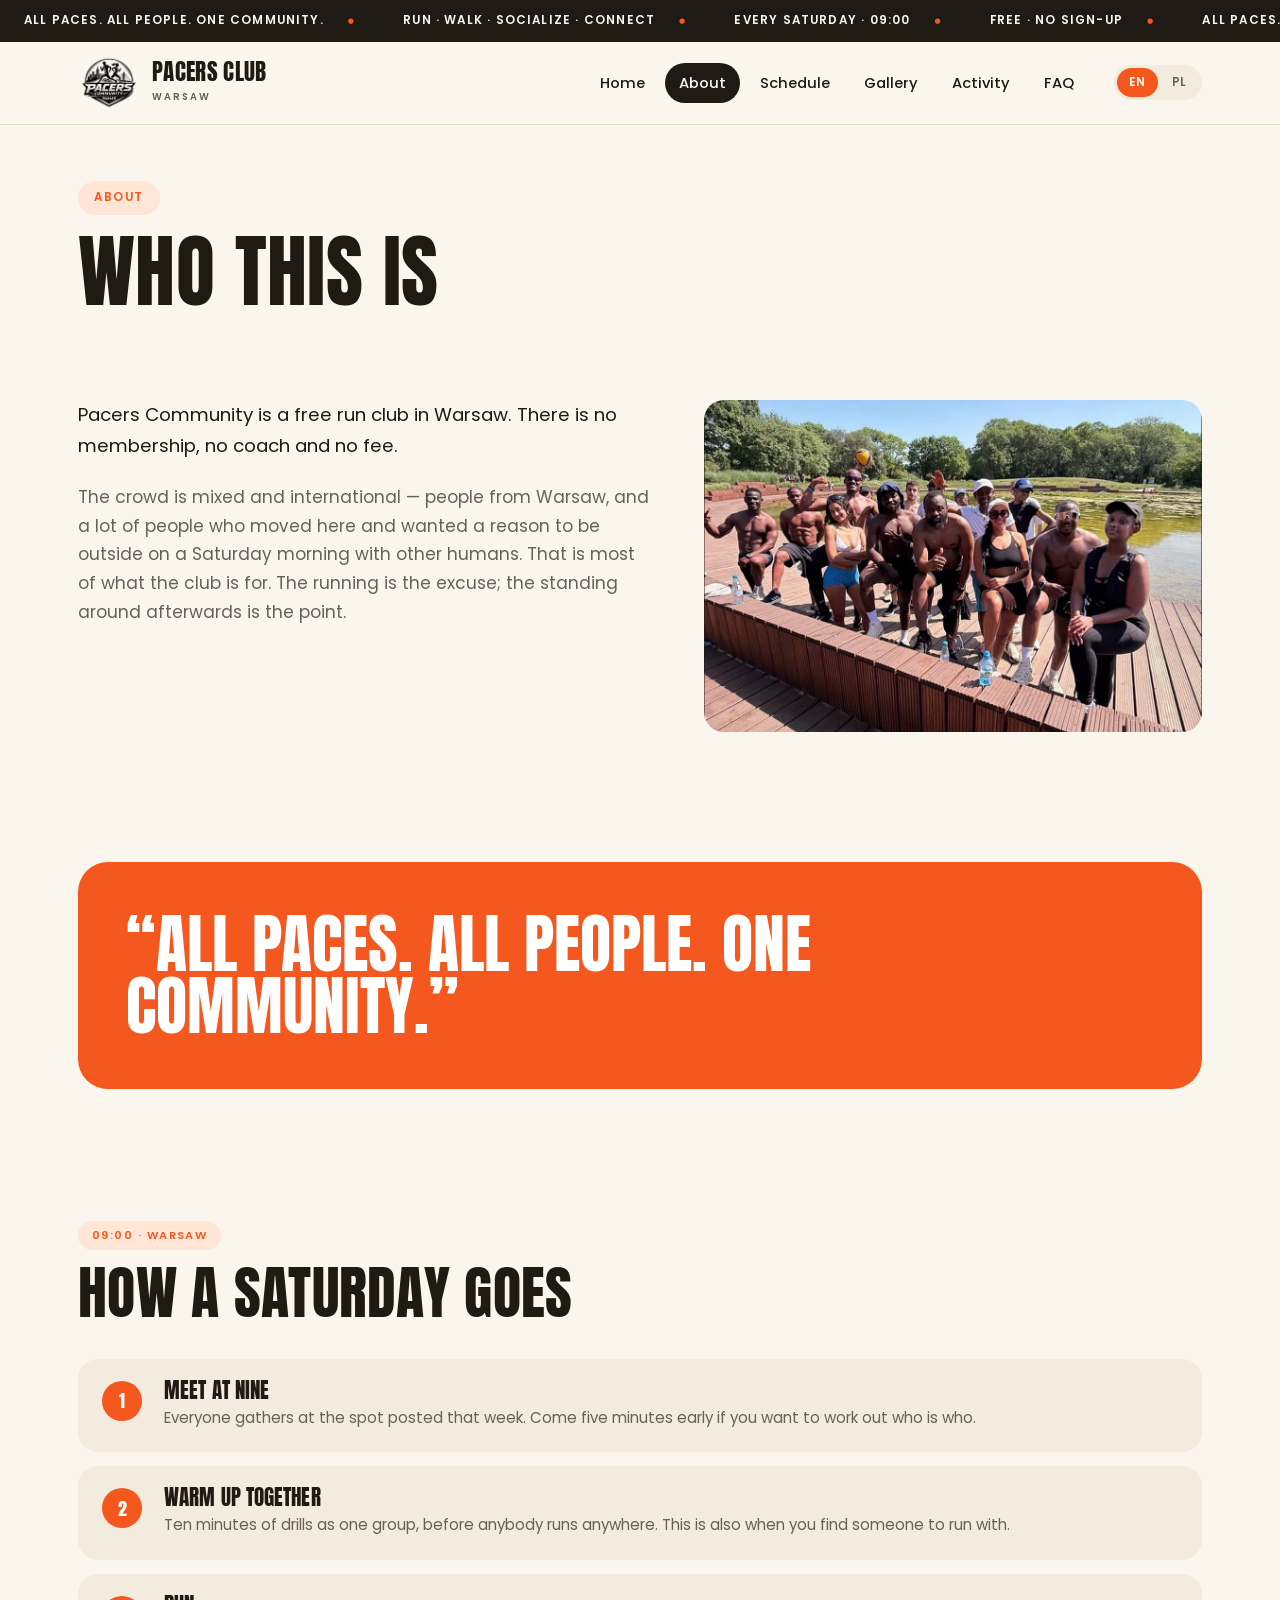
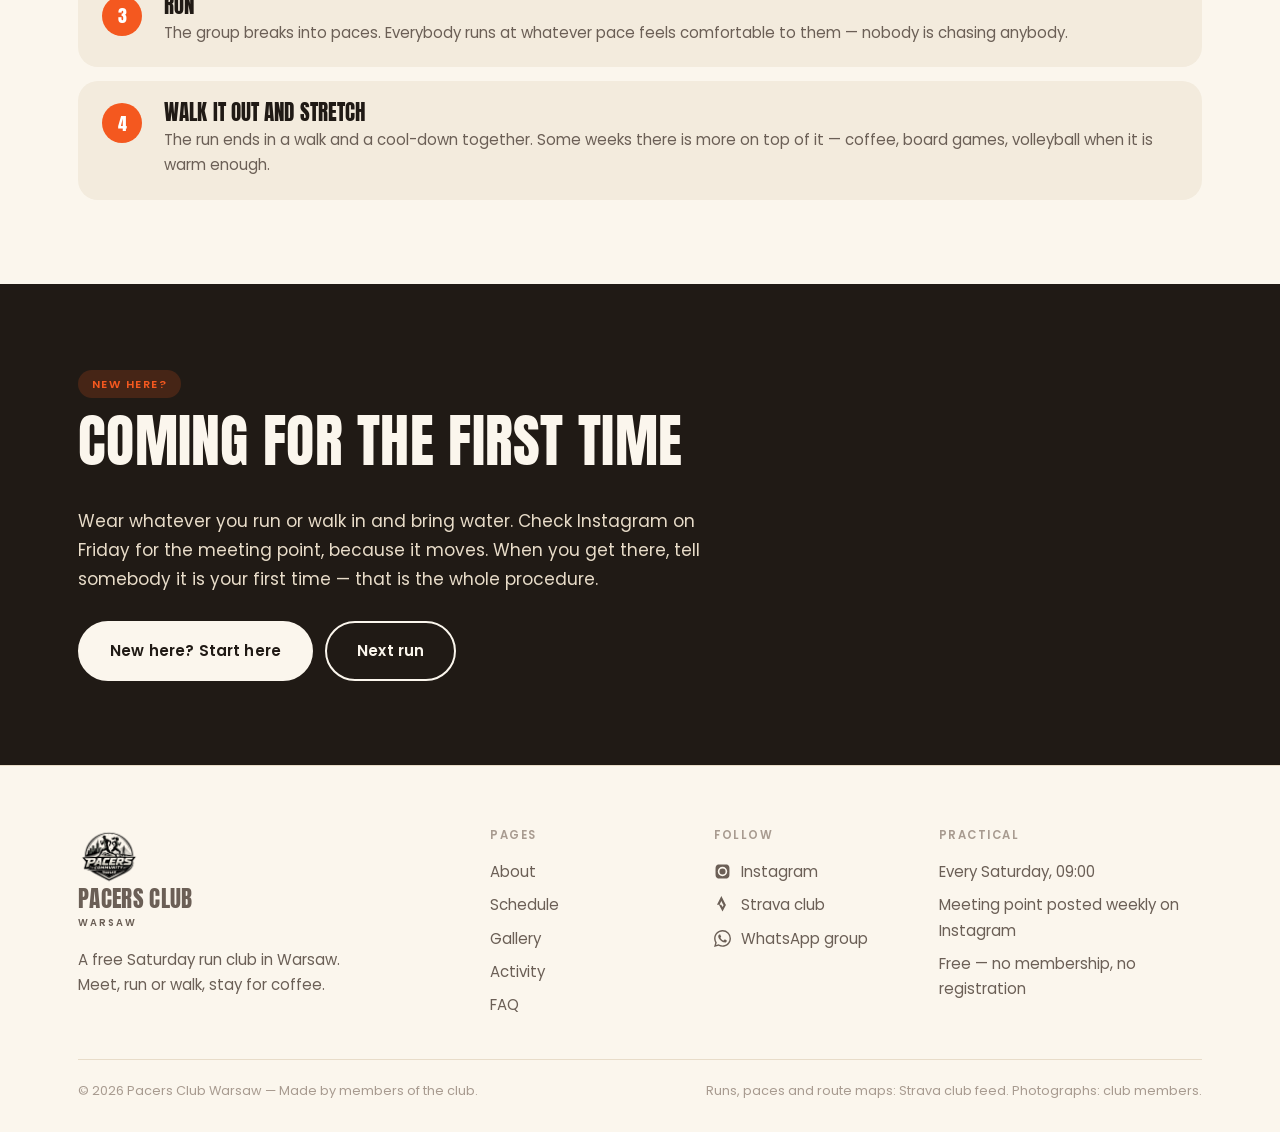
==== about.html @ 80765896 "Initial commit: Pacers Club Warsaw site" ====
<!DOCTYPE html>
<html lang="en">
<head>
<meta charset="UTF-8">
<meta name="viewport" content="width=device-width, initial-scale=1">
<title>About — Pacers Club Warsaw</title>
<meta name="description" content="Who runs with Pacers Club Warsaw, how a Saturday morning goes, and what to do if you are coming for the first time.">
<link rel="icon" href="assets/logo.jpg">
<link rel="stylesheet" href="css/style.css">
</head>
<body>

<div class="ticker"><div class="ticker-track"></div></div>

<header class="site-header">
  <div class="header-in">
    <a class="brand" href="index.html">
      <img src="assets/logo.jpg" alt="Pacers Club Warsaw">
      <span><b>Pacers Club</b><small>Warsaw</small></span>
    </a>
    <nav class="main-nav">
      <ul>
        <li><a href="index.html" data-i18n="nav_home">Home</a></li>
        <li><a href="about.html" aria-current="page" data-i18n="nav_about">About</a></li>
        <li><a href="schedule.html" data-i18n="nav_schedule">Schedule</a></li>
        <li><a href="gallery.html" data-i18n="nav_gallery">Gallery</a></li>
        <li><a href="activity.html" data-i18n="nav_activity">Activity</a></li>
        <li><a href="join.html" data-i18n="nav_join">FAQ</a></li>
      </ul>
    </nav>
    <div class="header-tools">
      <div class="lang">
        <button data-lang="en" aria-pressed="true">EN</button>
        <button data-lang="pl" aria-pressed="false">PL</button>
      </div>
      <button class="burger" aria-label="Menu"><i></i><i></i><i></i></button>
    </div>
  </div>
</header>

<section class="page-head">
  <div class="wrap">
    <p class="kicker" data-i18n="ab_kicker">About</p>
    <h1 data-i18n="ab_title">Who this is</h1>
  </div>
</section>

<section>
  <div class="wrap">
    <div class="split narrow">
      <div class="prose">
        <p class="lead" data-i18n="ab_lead"></p>
        <p data-i18n="ab_p2"></p>
      </div>
      <div class="frame ar-3x2"><img src="assets/photos/deck-group.jpg" alt="The whole crew on the wooden deck by the lake after a Saturday run"></div>
    </div>
  </div>
</section>

<section class="tight">
  <div class="wrap">
    <blockquote class="quote">
      <span data-i18n="ab_quote">“All paces. All people. One community.”</span>
    </blockquote>
  </div>
</section>

<section>
  <div class="wrap">
    <div class="sec-head">
      <span class="no">09:00 · Warsaw</span>
      <h2 data-i18n="ab_how_h">How a Saturday goes</h2>
    </div>
    <div class="steps">
      <div class="step"><div><h3 data-i18n="ab_s1_h"></h3><p data-i18n="ab_s1_p"></p></div></div>
      <div class="step"><div><h3 data-i18n="ab_s2_h"></h3><p data-i18n="ab_s2_p"></p></div></div>
      <div class="step"><div><h3 data-i18n="ab_s3_h"></h3><p data-i18n="ab_s3_p"></p></div></div>
      <div class="step"><div><h3 data-i18n="ab_s4_h"></h3><p data-i18n="ab_s4_p"></p></div></div>
    </div>
  </div>
</section>

<section class="ink">
  <div class="wrap">
    <div class="sec-head">
      <span class="no" data-i18n="ab_join_no">New here?</span>
      <h2 data-i18n="ab_join_h">Coming for the first time</h2>
    </div>
    <p data-i18n="ab_join_p" style="color:var(--cream-3);max-width:60ch"></p>
    <div class="btns" style="margin-top:28px">
      <a class="btn" href="join.html" data-i18n="h_btn_join">New here? Start here</a>
      <a class="btn ghost" href="schedule.html" data-i18n="h_btn_next">Next run</a>
    </div>
  </div>
</section>

<footer class="site-footer">
  <div class="wrap">
    <div class="foot-grid">
      <div>
        <a class="brand" href="index.html" style="margin-bottom:16px">
          <img src="assets/logo.jpg" alt="">
          <span><b>Pacers Club</b><small>Warsaw</small></span>
        </a>
        <p data-i18n="foot_tag" style="max-width:34ch"></p>
      </div>
      <div>
        <h4 data-i18n="foot_explore">Pages</h4>
        <a href="about.html" data-i18n="nav_about">About</a>
        <a href="schedule.html" data-i18n="nav_schedule">Schedule</a>
        <a href="gallery.html" data-i18n="nav_gallery">Gallery</a>
        <a href="activity.html" data-i18n="nav_activity">Activity</a>
        <a href="join.html" data-i18n="nav_join">FAQ</a>
      </div>
      <div>
        <h4 data-i18n="foot_follow">Follow</h4>
        <a data-icon="instagram" href="https://www.instagram.com/pacersclub_warsaw/" target="_blank" rel="noopener">Instagram</a>
        <a data-icon="strava" href="https://www.strava.com/clubs/2102616" target="_blank" rel="noopener">Strava club</a>
        <a data-icon="whatsapp" href="https://chat.whatsapp.com/F90RcARxVka1QFy6qhvAFN?mode=gi_t" target="_blank" rel="noopener">WhatsApp group</a>
      </div>
      <div>
        <h4 data-i18n="foot_practical">Practical</h4>
        <p data-i18n="foot_p1"></p>
        <p data-i18n="foot_p2"></p>
        <p data-i18n="foot_p3"></p>
      </div>
    </div>
    <div class="foot-bottom">
      <span>© 2026 Pacers Club Warsaw — <span data-i18n="foot_rights"></span></span>
      <span data-i18n="foot_credit"></span>
    </div>
  </div>
</footer>

<script src="js/data.js"></script>
<script src="js/i18n.js"></script>
<script src="js/site.js"></script>
</body>
</html>
---- css/style.css ----
@import url('https://fonts.googleapis.com/css2?family=Anton&family=Poppins:wght@400;500;600;700&display=swap');

/* ==========================================================================
   Pacers Club Warsaw

   Two rules the design follows:
   1. Warm, not technical. Rounded shapes, a soft cream ground, a chunky
      display face. No monospace anywhere — mono is what made the earlier
      pass read like a dashboard.
   2. All colour comes from the photographs. The interface stays cream,
      warm brown-black and one orange.
   ========================================================================== */

:root {
  --ink: #201a15;          /* warm brown-black, not pure black */
  --ink-70: #6b5f56;
  --ink-40: #a89b90;
  --cream: #fbf6ed;        /* page ground */
  --cream-2: #f3ebdd;      /* raised blocks */
  --cream-3: #e8dcc9;      /* borders, dividers */
  --accent: #f4581f;       /* warm orange, close to the Strava trace colour */
  --accent-soft: #ffe6d6;
  --r-sm: 12px;
  --r-md: 20px;
  --r-lg: 30px;
  --r-pill: 999px;
  --shadow: 0 3px 0 rgba(32,26,21,0.08);
  --shadow-lift: 0 10px 30px -12px rgba(32,26,21,0.32);
  --maxw: 1180px;
}

* { box-sizing: border-box; }

html {
  scroll-behavior: smooth;
  -webkit-text-size-adjust: 100%;
}

body {
  margin: 0;
  background: var(--cream);
  color: var(--ink);
  font-family: 'Poppins', system-ui, sans-serif;
  font-size: 17px;
  line-height: 1.68;
  font-variant-numeric: tabular-nums;
}

img { max-width: 100%; display: block; }
ul { margin: 0; padding: 0; list-style: none; }
a { color: inherit; text-decoration: none; }

h1, h2, h3, .display {
  font-family: 'Anton', 'Poppins', sans-serif;
  font-weight: 400;          /* Anton ships one very heavy weight */
  text-transform: uppercase;
  line-height: 0.92;
  letter-spacing: 0.005em;
  margin: 0;
}

/* small uppercase labels — Poppins, not mono, and only lightly tracked */
.label {
  font-weight: 600;
  font-size: 0.7rem;
  letter-spacing: 0.13em;
  text-transform: uppercase;
}

.wrap {
  max-width: var(--maxw);
  margin: 0 auto;
  padding: 0 28px;
}

/* --------------------------------------------------------------- ticker -- */
.ticker {
  background: var(--ink);
  color: var(--cream);
  overflow: hidden;
}
.ticker-track {
  display: flex;
  width: max-content;
  animation: slide 46s linear infinite;
}
.ticker span {
  font-weight: 600;
  font-size: 0.74rem;
  letter-spacing: 0.1em;
  text-transform: uppercase;
  padding: 11px 24px;
  white-space: nowrap;
}
.ticker span::after {
  content: "●";
  color: var(--accent);
  margin-left: 24px;
  font-size: 0.6em;
  vertical-align: middle;
}
@keyframes slide { to { transform: translateX(-50%); } }
@media (prefers-reduced-motion: reduce) { .ticker-track { animation: none; } }

/* --------------------------------------------------------------- header -- */
.site-header {
  position: sticky;
  top: 0;
  z-index: 60;
  background: rgba(251,246,237,0.92);
  backdrop-filter: blur(10px);
  border-bottom: 1px solid var(--cream-3);
}
.header-in {
  max-width: var(--maxw);
  margin: 0 auto;
  padding: 0 28px;
  min-height: 82px;
  display: flex;
  align-items: center;
  gap: 26px;
}

.brand { display: flex; align-items: center; gap: 12px; margin-right: auto; }
.brand img {
  width: 62px;
  height: 62px;
  object-fit: contain;
  mix-blend-mode: multiply;   /* knocks the logo's white ground out */
}
.brand b {
  font-family: 'Anton', sans-serif;
  font-weight: 400;
  font-size: 1.42rem;
  text-transform: uppercase;
  line-height: 0.92;
  letter-spacing: 0.015em;
}
/* the home page carries a larger mark */
.brand-lg { gap: 16px; }
.brand-lg img { width: 104px; height: 104px; }
.brand-lg b { font-size: 2.2rem; }
.brand-lg small { font-size: 0.74rem; letter-spacing: 0.24em; }

.brand small {
  display: block;
  font-weight: 600;
  font-size: 0.6rem;
  letter-spacing: 0.2em;
  text-transform: uppercase;
  white-space: nowrap;
  color: var(--ink-70);
}

.main-nav ul { display: flex; gap: 6px; }
.main-nav a {
  display: block;
  font-weight: 500;
  font-size: 0.92rem;
  padding: 8px 14px;
  border-radius: var(--r-pill);
  transition: background 0.15s, color 0.15s;
}
.main-nav a:hover { background: var(--cream-2); }
.main-nav a[aria-current="page"] { background: var(--ink); color: var(--cream); }

.header-tools { display: flex; align-items: center; gap: 12px; }

.lang { display: flex; gap: 2px; background: var(--cream-2); border-radius: var(--r-pill); padding: 3px; }
.lang button {
  font-family: inherit;
  font-weight: 600;
  font-size: 0.72rem;
  letter-spacing: 0.06em;
  padding: 6px 12px;
  background: transparent;
  border: 0;
  border-radius: var(--r-pill);
  cursor: pointer;
  color: var(--ink-70);
}
.lang button[aria-pressed="true"] { background: var(--accent); color: #fff; }

.burger {
  display: none;
  width: 44px; height: 40px;
  background: var(--cream-2);
  border: 0;
  border-radius: var(--r-sm);
  cursor: pointer;
  padding: 11px 12px;
}
.burger i { display: block; height: 2.5px; border-radius: 2px; background: var(--ink); margin-bottom: 4px; }
.burger i:last-child { margin-bottom: 0; }

/* -------------------------------------------------------------- buttons -- */
.btn {
  display: inline-block;
  font-family: inherit;
  font-weight: 600;
  font-size: 0.95rem;
  letter-spacing: 0.01em;
  padding: 15px 30px;
  border-radius: var(--r-pill);
  border: 2px solid var(--ink);
  background: var(--ink);
  color: var(--cream);
  cursor: pointer;
  transition: transform 0.14s, background 0.14s, color 0.14s, box-shadow 0.14s;
}
.btn:hover {
  background: var(--accent);
  border-color: var(--accent);
  color: #fff;
  transform: translateY(-2px);
  box-shadow: var(--shadow-lift);
}
.btn.ghost { background: transparent; color: var(--ink); }
.btn.ghost:hover { background: var(--ink); border-color: var(--ink); color: var(--cream); }

section.ink .btn { background: var(--cream); color: var(--ink); border-color: var(--cream); }
section.ink .btn.ghost { background: transparent; color: var(--cream); }
section.ink .btn:hover { background: var(--accent); border-color: var(--accent); color: #fff; }

.btns { display: flex; gap: 12px; flex-wrap: wrap; }

/* ------------------------------------------------------------- sections -- */
section { padding: 84px 0; }
section.tight { padding: 46px 0; }
section.ink { background: var(--ink); color: var(--cream); }
section.ink h2, section.ink h3 { color: var(--cream); }
section.warm { background: var(--cream-2); }

.sec-head { margin-bottom: 40px; max-width: 760px; }
.sec-head .no {
  display: inline-block;
  font-weight: 600;
  font-size: 0.7rem;
  letter-spacing: 0.13em;
  text-transform: uppercase;
  color: var(--accent);
  background: var(--accent-soft);
  border-radius: var(--r-pill);
  padding: 5px 14px;
  margin-bottom: 16px;
}
section.ink .sec-head .no { background: rgba(244,88,31,0.18); }
.sec-head h2 { font-size: clamp(2.1rem, 5.2vw, 3.6rem); }
.sec-head .aside {
  display: block;
  margin-top: 12px;
  font-weight: 500;
  font-size: 0.92rem;
  color: var(--ink-70);
}
section.ink .sec-head .aside { color: var(--cream-3); }

/* ----------------------------------------------------------------- hero -- */
.hero { padding: 64px 0 56px; }
.hero-grid {
  display: grid;
  grid-template-columns: 1fr 420px;
  gap: 48px;
  align-items: center;
}
.hero-side { display: flex; flex-direction: column; gap: 16px; }

/* the recorded loop the club usually runs, next to the next-run card */
.bib-map { margin: 0; }
.bib-map img { width: 100%; border-radius: var(--r-md); }
.bib-map figcaption {
  font-weight: 500;
  font-size: 0.84rem;
  color: var(--ink-70);
  margin-top: 10px;
  padding: 0 4px;
}
.hero h1 { font-size: clamp(2.9rem, 7.4vw, 6.4rem); }
.hero h1 em { font-style: normal; color: var(--accent); }
.hero .kicker {
  display: inline-block;
  font-weight: 600;
  font-size: 0.74rem;
  letter-spacing: 0.13em;
  text-transform: uppercase;
  color: var(--accent);
  background: var(--accent-soft);
  border-radius: var(--r-pill);
  padding: 7px 16px;
  margin: 0 0 22px;
}
.hero .stand { font-size: 1.1rem; max-width: 48ch; margin: 26px 0 0; color: var(--ink-70); }

/* the next run, as a soft card rather than a start number */
.bib {
  background: var(--cream-2);
  border-radius: var(--r-lg);
  padding: 26px 28px 28px;
  box-shadow: var(--shadow-lift);
}
.bib .bib-top {
  display: flex;
  justify-content: space-between;
  align-items: center;
  font-weight: 600;
  font-size: 0.68rem;
  letter-spacing: 0.13em;
  text-transform: uppercase;
  color: var(--ink-70);
  margin-bottom: 14px;
}
.bib .bib-top span:last-child {
  background: var(--accent);
  color: #fff;
  border-radius: var(--r-pill);
  padding: 4px 12px;
  letter-spacing: 0.1em;
}
.bib .bib-no {
  font-family: 'Anton', sans-serif;
  font-size: 4.6rem;
  line-height: 0.86;
  letter-spacing: 0.01em;
}
.bib .bib-mo {
  font-weight: 600;
  font-size: 0.95rem;
  text-transform: uppercase;
  letter-spacing: 0.08em;
  color: var(--ink-70);
  margin-top: 6px;
}
.bib dl { margin: 20px 0 0; font-size: 0.92rem; }
.bib dl div {
  display: flex;
  justify-content: space-between;
  gap: 10px;
  padding: 9px 0;
  border-bottom: 1px solid var(--cream-3);
}
.bib dl div:last-child { border-bottom: 0; }
.bib dt { color: var(--ink-70); }
.bib dd { margin: 0; font-weight: 600; text-align: right; }

/* full-bleed photograph, with soft corners so it sits in the warm page */
.bleed-wrap { max-width: var(--maxw); margin: 0 auto; padding: 0 28px; }
.bleed {
  width: 100%;
  height: clamp(320px, 56vh, 580px);
  object-fit: cover;
  object-position: center 62%;
  border-radius: var(--r-lg);
}
.bleed-cap {
  padding: 14px 4px 0;
  font-weight: 500;
  font-size: 0.85rem;
  color: var(--ink-70);
}

/* masthead for the inner pages */
.page-head { padding: 56px 0 8px; }
.page-head .kicker {
  display: inline-block;
  font-weight: 600;
  font-size: 0.74rem;
  letter-spacing: 0.13em;
  text-transform: uppercase;
  color: var(--accent);
  background: var(--accent-soft);
  border-radius: var(--r-pill);
  padding: 7px 16px;
  margin: 0 0 20px;
}
.page-head h1 { font-size: clamp(2.5rem, 6.4vw, 5rem); }
.page-head .lead { max-width: 60ch; font-size: 1.1rem; margin: 22px 0 0; color: var(--ink-70); }

/* ----------------------------------------------------------- fact strip -- */
.facts {
  display: grid;
  grid-template-columns: repeat(4, 1fr);
  gap: 16px;
}
.fact {
  background: var(--cream-2);
  border-radius: var(--r-md);
  padding: 26px 24px;
  text-align: center;
}
.fact .v {
  font-family: 'Anton', sans-serif;
  font-size: 2.7rem;
  line-height: 0.92;
}
.fact .v.sm { font-size: 1.9rem; }
.facts-3 { grid-template-columns: repeat(3, 1fr); }
.fact .k {
  font-weight: 500;
  font-size: 0.8rem;
  color: var(--ink-70);
  margin-top: 10px;
}
section.ink .fact { background: rgba(255,255,255,0.06); }
section.ink .fact .k { color: var(--cream-3); }

/* ------------------------------------------------------------------ bio -- */
/* the club's own lines, lifted from the Instagram bio, emoji stripped */
.bio { display: flex; flex-direction: column; gap: 2px; margin: 28px 0 0; }
.bio li {
  font-family: 'Anton', sans-serif;
  text-transform: uppercase;
  font-size: clamp(1.15rem, 2.2vw, 1.65rem);
  line-height: 1.15;
  padding: 9px 0;
  display: flex;
  align-items: baseline;
  gap: 16px;
}
.bio li:last-child { color: var(--accent); }
.bio li::before {
  content: "";
  flex: none;
  width: 10px; height: 10px;
  border-radius: 50%;
  background: var(--accent);
  transform: translateY(-0.15em);
}

/* -------------------------------------------------------------- socials -- */
.socials { display: grid; grid-template-columns: repeat(3, 1fr); gap: 20px; }
.social {
  display: block;
  background: var(--cream-2);
  border-radius: var(--r-md);
  padding: 30px 28px 32px;
  transition: transform 0.15s, box-shadow 0.15s, background 0.15s;
}
.social:hover {
  transform: translateY(-4px);
  box-shadow: var(--shadow-lift);
  background: var(--accent);
  color: #fff;
}
.social h3 { font-size: 1.7rem; margin-bottom: 10px; }
.social p { margin: 0 0 18px; color: var(--ink-70); font-size: 0.95rem; }
.social:hover p { color: rgba(255,255,255,0.9); }
.social .go {
  font-weight: 600;
  font-size: 0.86rem;
  color: var(--accent);
}
.social:hover .go { color: #fff; }
.social .go::after { content: " →"; }
.social-ic { display: block; width: 34px; height: 34px; color: var(--accent); margin-bottom: 18px; }
.social:hover .social-ic { color: #fff; }

/* small brand marks in the footer link list */
.foot-grid a[data-icon] { display: flex; align-items: center; gap: 10px; }
.foot-grid a[data-icon] svg { width: 17px; height: 17px; flex: none; }
section.ink .social { background: rgba(255,255,255,0.06); color: var(--cream); }
section.ink .social p { color: var(--cream-3); }

/* --------------------------------------------------------------- claims -- */
.claims { display: grid; grid-template-columns: repeat(4, 1fr); gap: 20px; }
.claim {
  background: var(--cream-2);
  border-radius: var(--r-md);
  padding: 30px 26px 32px;
}
.claim .n {
  display: flex;
  align-items: center;
  justify-content: center;
  width: 42px; height: 42px;
  border-radius: 50%;
  background: var(--accent);
  color: #fff;
  font-family: 'Anton', sans-serif;
  font-size: 1.25rem;
  margin-bottom: 20px;
}
.claim h3 { font-size: 1.4rem; margin-bottom: 10px; }
.claim p { margin: 0; color: var(--ink-70); font-size: 0.95rem; }

/* ------------------------------------------------------------ photographs -- */
.sheet { display: grid; grid-template-columns: repeat(3, 1fr); gap: 22px; }
.sheet.two { grid-template-columns: repeat(2, 1fr); }
.frame {
  border-radius: var(--r-md);
  overflow: hidden;
  background: var(--cream-2);
}
.frame img { width: 100%; height: 100%; object-fit: cover; }
.shot .cap {
  font-weight: 500;
  font-size: 0.85rem;
  color: var(--ink-70);
  margin-top: 10px;
}
.ar-4x5 { aspect-ratio: 4/5; }
.ar-3x2 { aspect-ratio: 3/2; }
.ar-1x1 { aspect-ratio: 1/1; }

/* --------------------------------------------------------------- events -- */
.events { display: flex; flex-direction: column; gap: 12px; }
.event {
  display: grid;
  grid-template-columns: 104px 1fr auto;
  gap: 26px;
  align-items: center;
  background: var(--cream-2);
  border-radius: var(--r-md);
  padding: 22px 26px;
}
.event .date {
  font-family: 'Anton', sans-serif;
  font-size: 2.5rem;
  line-height: 0.9;
}
.event .date span {
  display: block;
  font-family: 'Poppins', sans-serif;
  font-weight: 600;
  font-size: 0.7rem;
  letter-spacing: 0.12em;
  color: var(--ink-70);
  margin-top: 7px;
}
.event h3 { font-size: 1.45rem; margin-bottom: 6px; }
.event .meta { font-size: 0.9rem; color: var(--ink-70); }
.event.next { background: var(--ink); color: var(--cream); }
.event.next h3 { color: var(--cream); }
.event.next .date span, .event.next .meta { color: var(--cream-3); }
.event.past { background: transparent; border: 1px solid var(--cream-3); }

.tags { display: flex; gap: 8px; flex-wrap: wrap; margin-top: 12px; }
.tags span {
  font-weight: 600;
  font-size: 0.68rem;
  letter-spacing: 0.08em;
  text-transform: uppercase;
  border-radius: var(--r-pill);
  padding: 5px 13px;
  background: rgba(255,255,255,0.12);
}
.event:not(.next) .tags span { background: var(--cream-3); }

/* ------------------------------------------------------------- activity -- */
.feed { display: flex; flex-direction: column; gap: 10px; }
.feed-row {
  display: grid;
  grid-template-columns: 1fr repeat(3, 92px);
  gap: 18px;
  align-items: center;
  background: var(--cream-2);
  border-radius: var(--r-md);
  padding: 16px 24px;
}
.feed-row .who {
  font-family: 'Anton', sans-serif;
  text-transform: uppercase;
  font-size: 1.3rem;
  line-height: 1;
}
.feed-row .what { font-size: 0.82rem; color: var(--ink-70); margin-top: 3px; }
.feed-row .cell { text-align: right; }
.feed-row .cell b { display: block; font-size: 1rem; font-weight: 600; }
.feed-row .cell span { font-size: 0.72rem; color: var(--ink-40); }

/* ------------------------------------------------------------------ faq -- */
.faq { display: grid; grid-template-columns: repeat(2, 1fr); gap: 18px; }
.faq-item {
  background: var(--cream-2);
  border-radius: var(--r-md);
  padding: 26px 28px 28px;
}
.faq-item h3 { font-size: 1.28rem; margin-bottom: 10px; }
.faq-item p { margin: 0; color: var(--ink-70); font-size: 0.95rem; }

/* -------------------------------------------------------------- contact -- */
.contact-grid { display: grid; grid-template-columns: 1.2fr 1fr; gap: 44px; align-items: start; }
.contact-block { margin-bottom: 30px; }
.contact-block h3 {
  font-family: 'Poppins', sans-serif;
  font-weight: 600;
  font-size: 0.72rem;
  letter-spacing: 0.13em;
  text-transform: uppercase;
  color: var(--accent);
  margin-bottom: 10px;
}
.contact-block .big {
  font-family: 'Anton', sans-serif;
  text-transform: uppercase;
  font-size: 1.9rem;
  line-height: 1;
  margin-bottom: 8px;
}
.contact-block p { margin: 0; color: var(--cream-3); }
section:not(.ink) .contact-block p { color: var(--ink-70); }

#map {
  height: 440px;
  border-radius: var(--r-lg);
  overflow: hidden;
}
.leaflet-container { background: var(--cream-2); font-family: 'Poppins', sans-serif; }
.leaflet-popup-content-wrapper { border-radius: var(--r-sm); }

/* ---------------------------------------------------------------- split -- */
.split { display: grid; grid-template-columns: 1fr 1fr; gap: 54px; align-items: start; }
.split.narrow { grid-template-columns: 1.15fr 1fr; }
.prose p { margin: 0 0 1.15em; color: var(--ink-70); }
.prose p:last-child { margin-bottom: 0; }
.prose .lead { font-size: 1.15rem; color: var(--ink); }

.steps { display: flex; flex-direction: column; gap: 14px; }
.step {
  display: grid;
  grid-template-columns: 44px 1fr;
  gap: 18px;
  background: var(--cream-2);
  border-radius: var(--r-md);
  padding: 22px 24px;
  counter-increment: s;
}
.steps { counter-reset: s; }
.step::before {
  content: counter(s);
  display: flex;
  align-items: center;
  justify-content: center;
  width: 40px; height: 40px;
  border-radius: 50%;
  background: var(--accent);
  color: #fff;
  font-family: 'Anton', sans-serif;
  font-size: 1.15rem;
}
.step h3 { font-size: 1.3rem; margin-bottom: 5px; }
.step p { margin: 0; color: var(--ink-70); font-size: 0.94rem; }

/* pull quote, straight off the club flyers */
.quote {
  font-family: 'Anton', sans-serif;
  text-transform: uppercase;
  font-size: clamp(1.9rem, 5.4vw, 4rem);
  line-height: 0.96;
  background: var(--accent);
  color: #fff;
  border-radius: var(--r-lg);
  padding: 52px 48px;
  margin: 0;
}

/* ------------------------------------------------------------------ cta -- */
.cta { display: grid; grid-template-columns: 1fr auto; gap: 44px; align-items: center; }
.cta h2 { font-size: clamp(2.2rem, 6vw, 4rem); }
.cta p { max-width: 46ch; margin: 18px 0 0; color: var(--cream-3); }

/* --------------------------------------------------------------- footer -- */
.site-footer { padding: 60px 0 30px; font-size: 0.94rem; border-top: 1px solid var(--cream-3); }
.foot-grid { display: grid; grid-template-columns: 2fr 1fr 1fr 1.4fr; gap: 36px; }
.foot-grid h4 {
  font-family: 'Poppins', sans-serif;
  font-weight: 600;
  font-size: 0.72rem;
  letter-spacing: 0.13em;
  text-transform: uppercase;
  color: var(--ink-40);
  margin: 0 0 14px;
}
.foot-grid a { display: block; margin-bottom: 8px; color: var(--ink-70); }
.foot-grid a:hover { color: var(--accent); }
.foot-grid p { margin: 0 0 8px; color: var(--ink-70); }
.foot-bottom {
  border-top: 1px solid var(--cream-3);
  margin-top: 34px;
  padding-top: 20px;
  display: flex;
  justify-content: space-between;
  flex-wrap: wrap;
  gap: 12px;
  font-size: 0.8rem;
  color: var(--ink-40);
}

.note {
  font-size: 0.88rem;
  line-height: 1.7;
  color: var(--ink-70);
  background: var(--cream-2);
  border-radius: var(--r-md);
  padding: 18px 22px;
  margin-top: 28px;
}
section.ink .note { background: rgba(255,255,255,0.06); color: var(--cream-3); }

/* ----------------------------------------------------------- responsive -- */
@media (max-width: 1040px) {
  .main-nav a { font-size: 0.86rem; padding: 8px 11px; }
  .header-in { gap: 16px; }
}

@media (max-width: 960px) {
  .hero-grid { grid-template-columns: 1fr; align-items: start; }
  .bib { max-width: 380px; }
  .facts, .claims { grid-template-columns: repeat(2, 1fr); }
  .sheet { grid-template-columns: repeat(2, 1fr); }
  .faq { grid-template-columns: 1fr; }
  .split, .split.narrow, .cta, .contact-grid { grid-template-columns: 1fr; gap: 34px; }
  .foot-grid { grid-template-columns: 1fr 1fr; }
}

@media (max-width: 700px) {
  body { font-size: 16px; }
  section { padding: 56px 0; }
  .wrap, .header-in, .bleed-wrap { padding-left: 18px; padding-right: 18px; }
  .brand img { width: 48px; height: 48px; }
  .brand b { font-size: 1.2rem; }
  .brand small { font-size: 0.55rem; letter-spacing: 0.14em; }
  /* the oversized home mark would swallow a phone header */
  .brand-lg { gap: 10px; }
  .brand-lg img { width: 58px; height: 58px; }
  .brand-lg b { font-size: 1.34rem; }
  .brand-lg small { font-size: 0.56rem; letter-spacing: 0.16em; }
  .burger { display: block; }
  .main-nav {
    position: absolute;
    top: 82px; left: 0; right: 0;
    background: var(--cream);
    border-bottom: 1px solid var(--cream-3);
    padding: 16px 18px 22px;
    display: none;
  }
  .main-nav.open { display: block; }
  .main-nav ul { flex-direction: column; gap: 4px; }
  .main-nav a { font-size: 1rem; padding: 11px 16px; }
  .facts, .claims, .sheet, .sheet.two { grid-template-columns: 1fr; }
  .event { grid-template-columns: 76px 1fr; gap: 18px; padding: 20px; }
  .event .btns { grid-column: 1 / -1; }
  .event .date { font-size: 1.9rem; }
  .feed-row { grid-template-columns: 1fr repeat(3, 60px); gap: 8px; padding: 14px 18px; }
  .feed-row .cell b { font-size: 0.85rem; }
  .feed-row .cell span { font-size: 0.62rem; }
  .ladder-row { grid-template-columns: 96px 1fr 76px; gap: 10px; font-size: 0.82rem; }
  .quote { padding: 34px 26px; }
  .foot-grid { grid-template-columns: 1fr; }
}
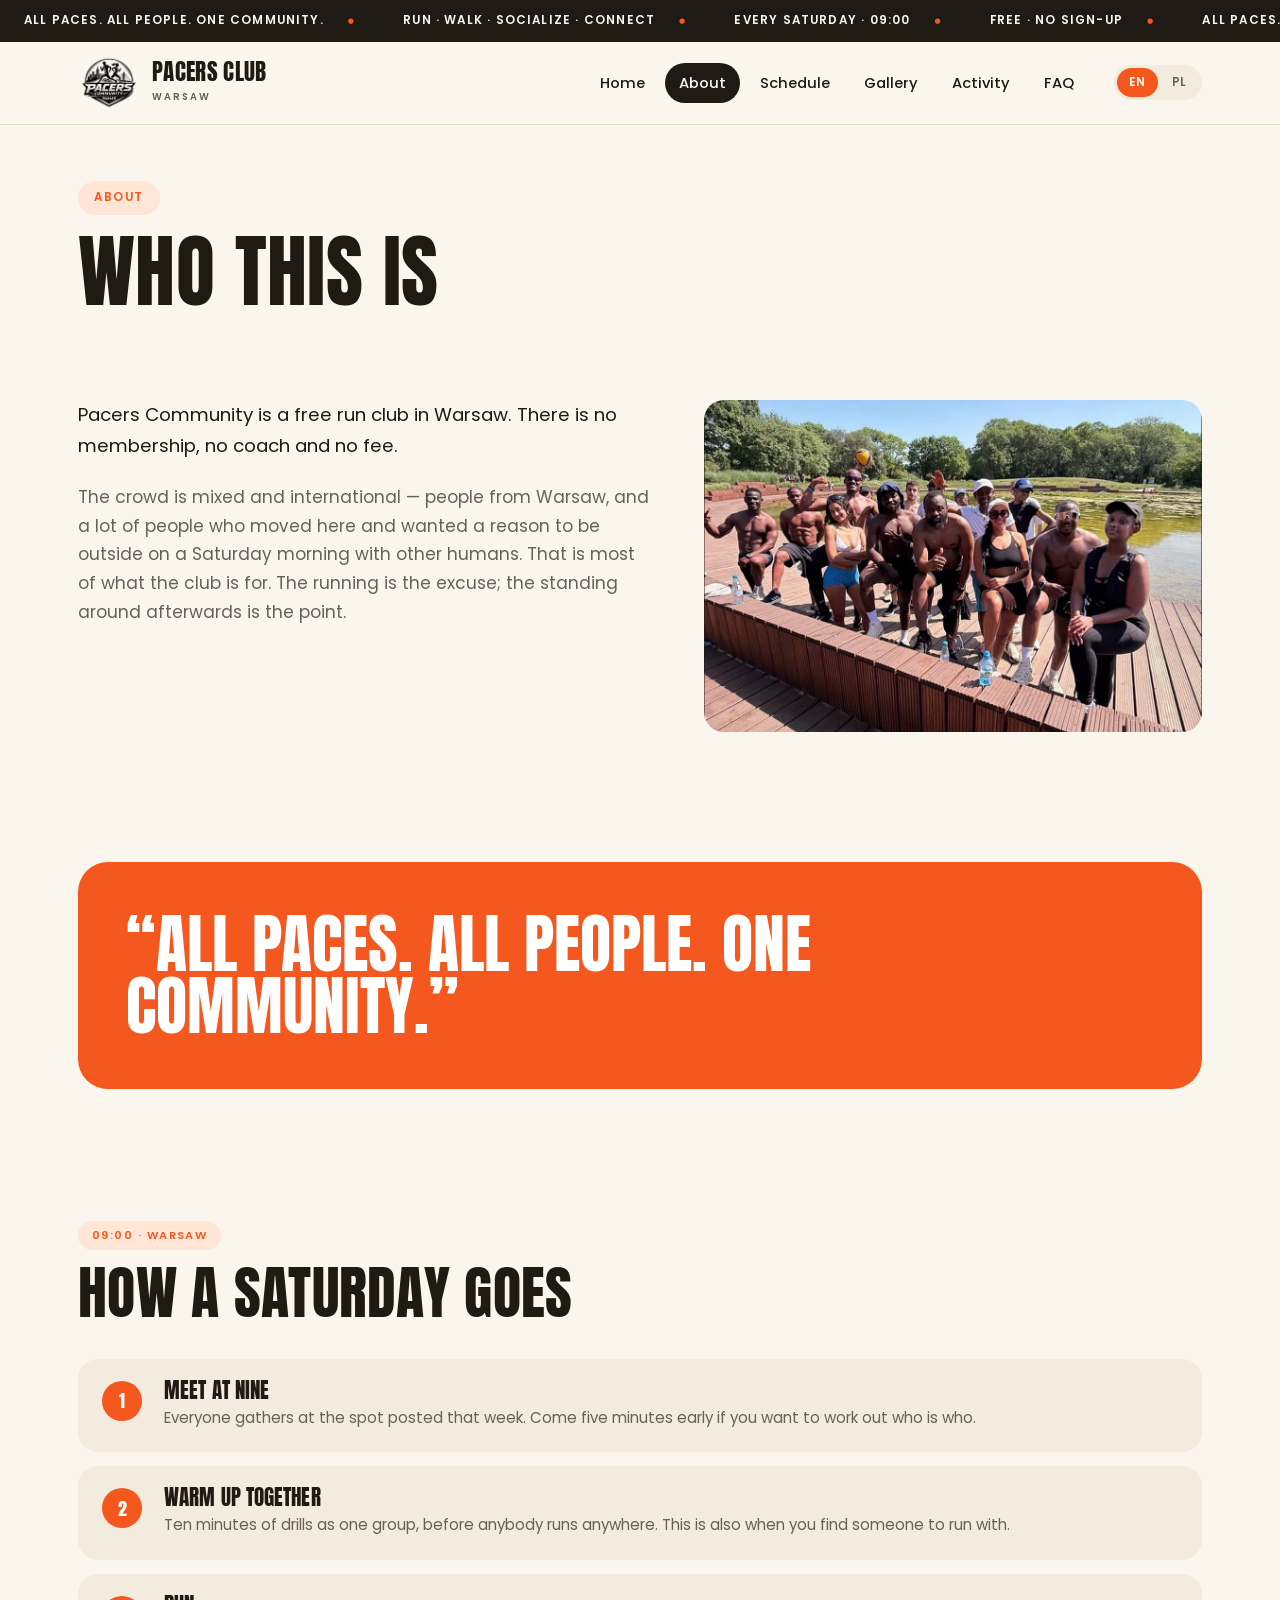
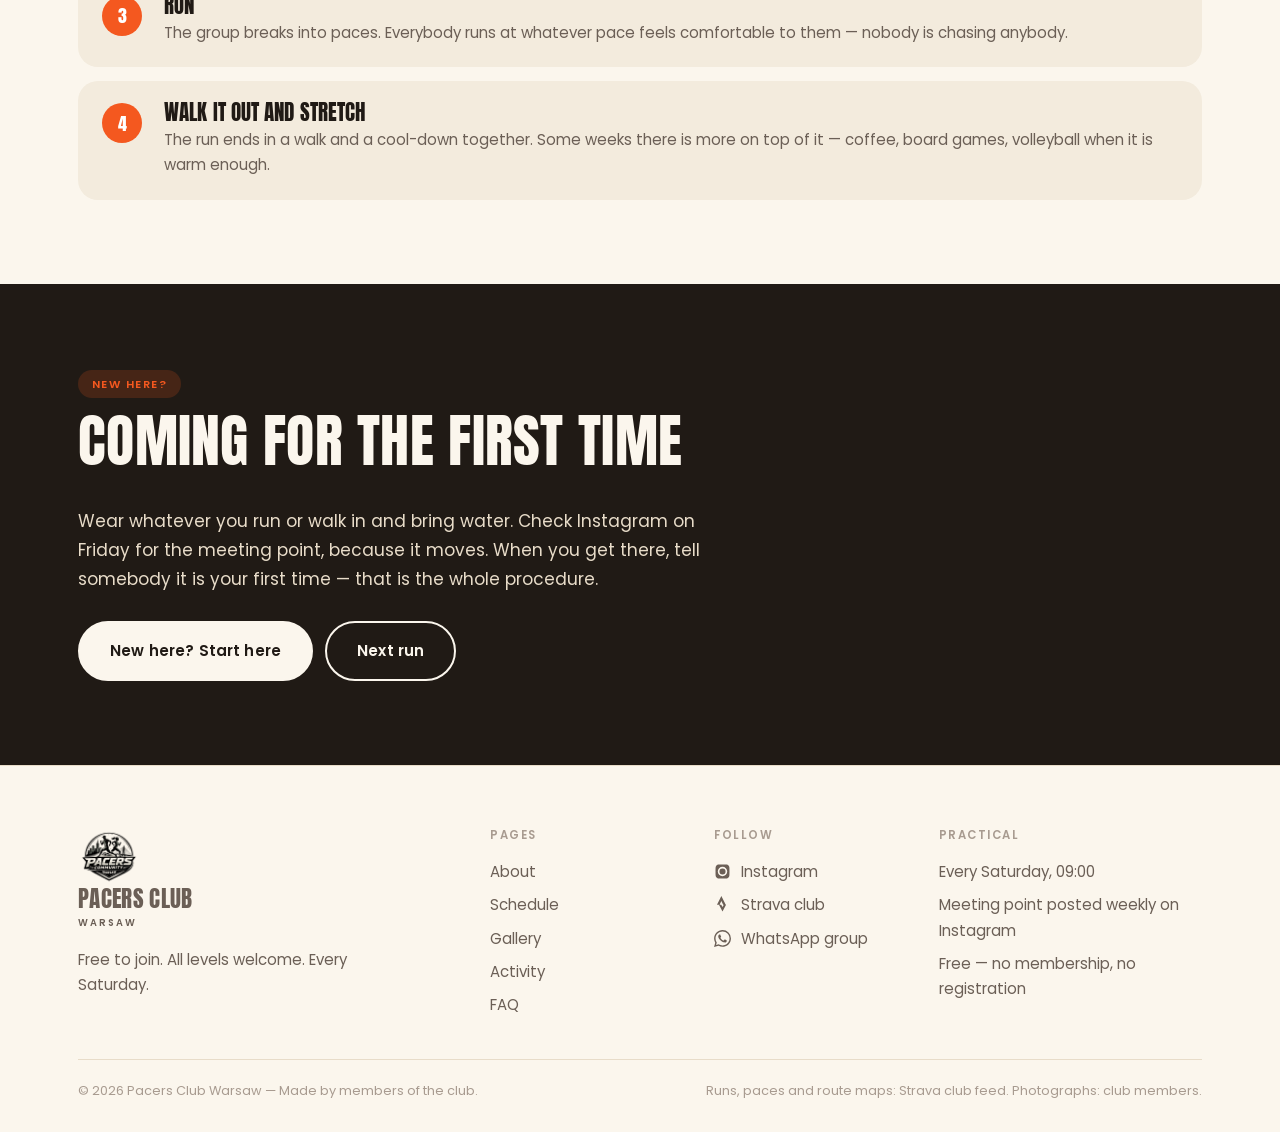
==== commit 27b1c8b2: "Redesign homepage hero as full-bleed photo with dark scrim; add tagline, FAQ improvements, WhatsApp " ====
--- a/about.html
+++ b/about.html
@@ -6,7 +6,7 @@
 <title>About — Pacers Club Warsaw</title>
 <meta name="description" content="Who runs with Pacers Club Warsaw, how a Saturday morning goes, and what to do if you are coming for the first time.">
 <link rel="icon" href="assets/logo.jpg">
-<link rel="stylesheet" href="css/style.css">
+<link rel="stylesheet" href="css/style.css?v=2">
 </head>
 <body>
 
@@ -132,8 +132,8 @@
   </div>
 </footer>
 
-<script src="js/data.js"></script>
-<script src="js/i18n.js"></script>
-<script src="js/site.js"></script>
+<script src="js/data.js?v=2"></script>
+<script src="js/i18n.js?v=2"></script>
+<script src="js/site.js?v=2"></script>
 </body>
 </html>
--- a/css/style.css
+++ b/css/style.css
@@ -256,14 +256,63 @@
 section.ink .sec-head .aside { color: var(--cream-3); }
 
 /* ----------------------------------------------------------------- hero -- */
-.hero { padding: 64px 0 56px; }
-.hero-grid {
-  display: grid;
-  grid-template-columns: 1fr 420px;
-  gap: 48px;
-  align-items: center;
-}
-.hero-side { display: flex; flex-direction: column; gap: 16px; }
+/* full-bleed photo behind a dark, orange-graded scrim — reads as an
+   athletic poster rather than another lifestyle card */
+.hero {
+  position: relative;
+  overflow: hidden;
+  padding: 100px 0 68px;
+  color: #fff;
+}
+.hero-media {
+  position: absolute;
+  inset: 0;
+  width: 100%;
+  height: 100%;
+  object-fit: cover;
+  object-position: center 58%;
+  z-index: 0;
+}
+.hero-scrim {
+  position: absolute;
+  inset: 0;
+  z-index: 1;
+  background:
+    linear-gradient(115deg, rgba(244,88,31,.32) 0%, transparent 55%),
+    linear-gradient(180deg, rgba(20,12,7,.6) 0%, rgba(20,12,7,.74) 45%, rgba(20,12,7,.9) 100%);
+}
+.hero > .wrap { position: relative; z-index: 2; }
+.hero h1 { font-size: clamp(2.9rem, 7.4vw, 6.4rem); color: #fff; }
+.hero h1 em { font-style: normal; color: var(--accent); }
+.hero .kicker {
+  display: inline-block;
+  font-weight: 600;
+  font-size: 0.74rem;
+  letter-spacing: 0.13em;
+  text-transform: uppercase;
+  color: var(--accent);
+  background: var(--accent-soft);
+  border-radius: var(--r-pill);
+  padding: 7px 16px;
+  margin: 0 0 22px;
+}
+.hero .tagline {
+  max-width: 60ch;
+  margin: 28px 0 0;
+  font-size: 1.16rem;
+  line-height: 1.7;
+  color: #fff;
+}
+.hero .btns { margin-top: 34px; }
+.hero .btn { background: var(--accent); border-color: var(--accent); color: #fff; }
+.hero .btn:hover { background: #fff; border-color: #fff; color: var(--accent); }
+.hero .btn.ghost { background: transparent; color: #fff; border-color: rgba(255,255,255,.85); }
+.hero .btn.ghost:hover { background: #fff; color: var(--ink); border-color: #fff; }
+.hero .facts { margin-top: 56px; }
+.hero .fact { color: var(--ink); }
+
+/* the next-run card sits beside the route it usually covers */
+.next-run-grid { display: grid; grid-template-columns: 380px 1fr; gap: 40px; align-items: start; }
 
 /* the recorded loop the club usually runs, next to the next-run card */
 .bib-map { margin: 0; }
@@ -275,21 +324,6 @@
   margin-top: 10px;
   padding: 0 4px;
 }
-.hero h1 { font-size: clamp(2.9rem, 7.4vw, 6.4rem); }
-.hero h1 em { font-style: normal; color: var(--accent); }
-.hero .kicker {
-  display: inline-block;
-  font-weight: 600;
-  font-size: 0.74rem;
-  letter-spacing: 0.13em;
-  text-transform: uppercase;
-  color: var(--accent);
-  background: var(--accent-soft);
-  border-radius: var(--r-pill);
-  padding: 7px 16px;
-  margin: 0 0 22px;
-}
-.hero .stand { font-size: 1.1rem; max-width: 48ch; margin: 26px 0 0; color: var(--ink-70); }
 
 /* the next run, as a soft card rather than a start number */
 .bib {
@@ -341,6 +375,8 @@
 .bib dl div:last-child { border-bottom: 0; }
 .bib dt { color: var(--ink-70); }
 .bib dd { margin: 0; font-weight: 600; text-align: right; }
+.meet-link { color: var(--accent); text-decoration: underline; text-underline-offset: 2px; }
+.meet-link:hover { color: var(--ink); }
 
 /* full-bleed photograph, with soft corners so it sits in the warm page */
 .bleed-wrap { max-width: var(--maxw); margin: 0 auto; padding: 0 28px; }
@@ -703,7 +739,7 @@
 }
 
 @media (max-width: 960px) {
-  .hero-grid { grid-template-columns: 1fr; align-items: start; }
+  .next-run-grid { grid-template-columns: 1fr; }
   .bib { max-width: 380px; }
   .facts, .claims { grid-template-columns: repeat(2, 1fr); }
   .sheet { grid-template-columns: repeat(2, 1fr); }
@@ -715,6 +751,8 @@
 @media (max-width: 700px) {
   body { font-size: 16px; }
   section { padding: 56px 0; }
+  .hero { padding: 56px 0 40px; }
+  .hero .tagline { font-size: 1.02rem; line-height: 1.7; }
   .wrap, .header-in, .bleed-wrap { padding-left: 18px; padding-right: 18px; }
   .brand img { width: 48px; height: 48px; }
   .brand b { font-size: 1.2rem; }
